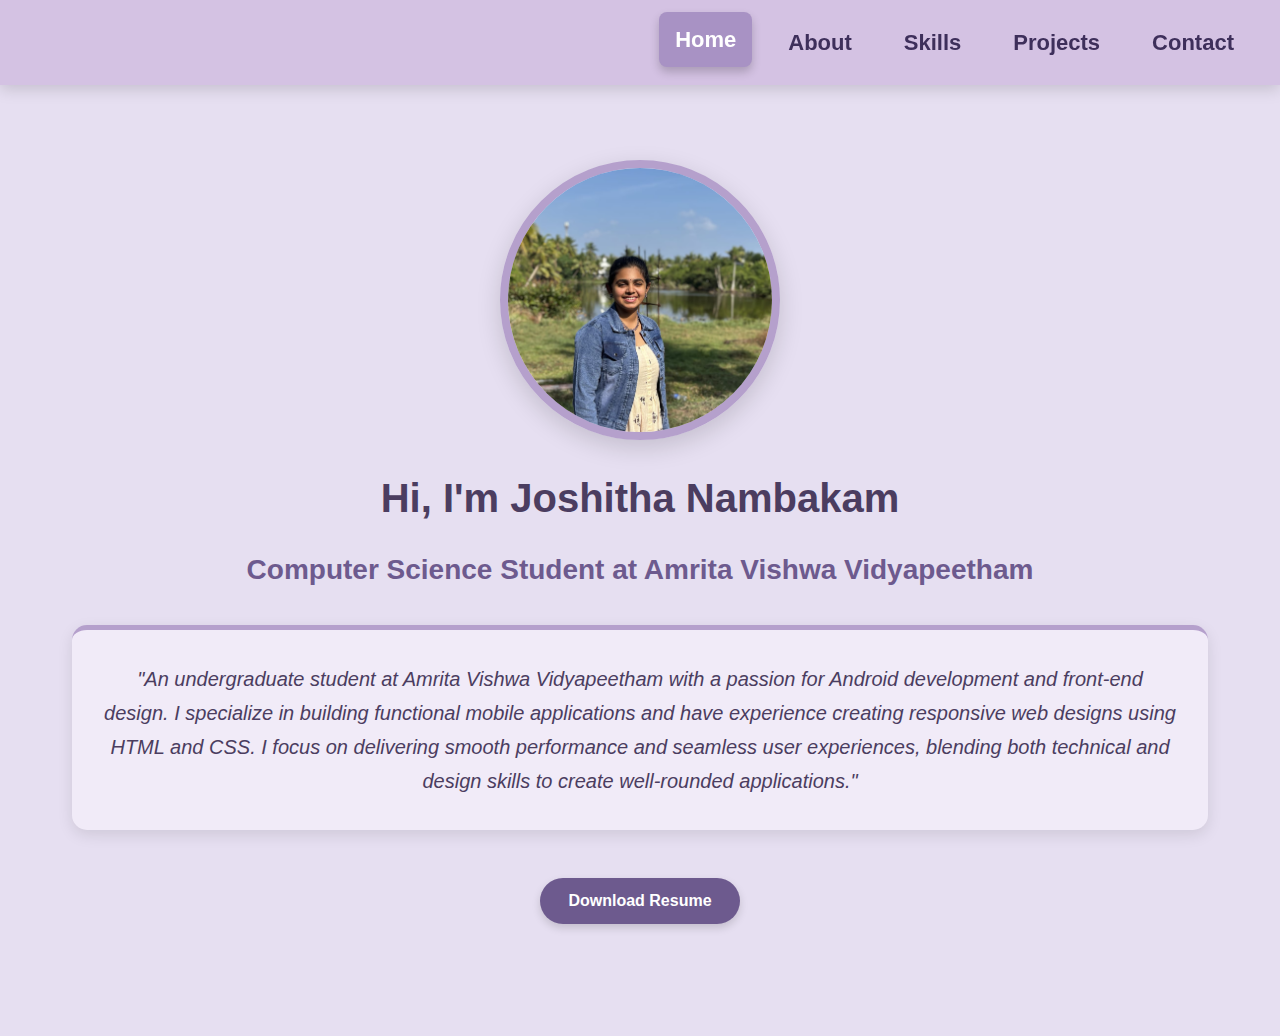
==== index.html @ c660a825 "Update index.html" ====
<!DOCTYPE html>
<html lang="en">
<head>
    <meta charset="UTF-8">
    <meta name="viewport" content="width=device-width, initial-scale=1.0">
    <title>Joshitha Nambakam</title>
    <style>
        * {
            margin: 0;
            padding: 0;
            box-sizing: border-box;
            font-family: 'Poppins', sans-serif;
        }
        body {
            width: 100%;
            height: 100%;
            background-color: #e6dff1;
            color: #4b3d60;
            min-height: 100vh;
            line-height: 1.6;
            display: flex;
            flex-direction: column;
        }
        .navbar {
            background-color: #d4c2e3;
            padding: 15px 30px;
            display: flex;
            justify-content: flex-end;
            gap: 20px;
            box-shadow: 0 4px 15px rgba(0, 0, 0, 0.15);
            position: fixed;
            width: 100%;
        }
        .navbar a {
            color: #3e2f5b;
            text-decoration: none;
            font-weight: 600;
            font-size: 22px;
            padding: 10px 16px;
            border-radius: 8px;
            background-color: transparent;
            position: relative;
            transition: all 0.3s ease-in-out;
        }
        .navbar a::after {
            content: '';
            position: absolute;
            left: 50%;
            bottom: -6px;
            width: 0;
            height: 3px;
            background-color: #3e2f5b;
            transition: width 0.4s ease-in-out, left 0.4s ease-in-out;
        }
        .navbar a:hover, .navbar .active {
            color: #ffffff;
            background-color: #a892c4;
            transform: translateY(-3px);
            box-shadow: 0 5px 10px rgba(0, 0, 0, 0.2);
        }
        .navbar a:hover::after {
            width: 100%;
            left: 0;
        }
        .box {
            max-width: 1200px;
            margin: 128px auto 48px;
            padding: 32px;
            text-align: center;
        }
        .info {
            display: flex;
            flex-direction: column;
            align-items: center;
            gap: 32px;
            margin-bottom: 32px;
        }
        .pic {
            width: 280px;
            height: 280px;
            border-radius: 50%;
            object-fit: cover;
            border: 8px solid #b5a0cc;
            box-shadow: 0 8px 25px rgba(0,0,0,0.15);
            transition: transform 0.3s ease;
        }
        .pic:hover {
            transform: scale(1.05);
        }
        .me {
            width: 100%;
            text-align: center;
        }
        h1 {
            font-size: 40px;
            color: #4b3d60;
            margin-bottom: 24px;
            line-height: 1.3;
        }
        h2 {
            font-size: 28px;
            color: #6d5a8e;
            font-weight: 600;
            margin-bottom: 24px;
        }
        .interests {
            background: #f1ebf8;
            padding: 32px;
            border-radius: 15px;
            box-shadow: 0 5px 15px rgba(0,0,0,0.1);
            border-top: 5px solid #b5a0cc;
            font-style: italic;
            line-height: 1.7;
            font-size: 20px;
            margin: 32px 0;
        }
        .resume_button {
            background-color: #6d5a8e;
            color: white;
            border: none;
            padding: 14px 28px;
            border-radius: 25px;
            cursor: pointer;
            font-size: 16px;
            font-weight: 600;
            transition: all 0.3s ease;
            margin-top: 16px;
            box-shadow: 0 4px 8px rgba(0,0,0,0.15);
        }
        .resume_button:hover {
            background-color: #5d4a72;
            transform: translateY(-3px);
            box-shadow: 0 8px 16px rgba(93, 74, 114, 0.3);
        }
    @media (max-width: 900px) {
      .navbar {
        padding: 12px 20px;
        justify-content: center;
        flex-wrap: wrap;
        gap: 15px;
      }
      .navbar a {
        font-size: 16px;
        padding: 8px 12px;
      }
      .box {
        max-width: 90%;
        margin: 110px auto 32px;
        padding: 24px;
      }
      .info {
        flex-direction: column;
        align-items: center;
        gap: 32px;
      }
      .pic {
        width: 260px;
        height: 260px;
      }
      h1 {
        font-size: 36px;
        text-align: center;
      }
      h2 {
        font-size: 22px;
        text-align: center;
      }
      .me {
        text-align: center;
      }
      .interests {
        font-size: 16px;
        padding: 24px;
      }
    }
    @media (max-width: 600px) {
      .navbar {
        padding: 10px 15px;
        gap: 10px;
      }
      .navbar a {
        font-size: 14px;
        padding: 6px 10px;
      }
      .pic {
        width: 220px;
        height: 220px;
      }
      h1 {
        font-size: 28px;
      }
      h2 {
        font-size: 18px;
      }
      .interests {
        font-size: 15px;
        padding: 18px;
      }
      .resume_button {
        padding: 12px 20px;
        font-size: 14px;
      }
    }
    </style>
</head>
<body>
    <nav class="navbar">
        <a href="index.html" class="active">Home</a>
        <a href="about.html">About</a>
        <a href="skills.html">Skills</a>
        <a href="projects.html">Projects</a>
        <a href="contact.html">Contact</a>
    </nav>
    <div class="box">
        <div class="info">
            <img src="joshi.jpg" alt="Joshitha Nambakam" class="pic">
            <div class="me">
                <h1>Hi, I'm Joshitha Nambakam</h1>
                <h2>Computer Science Student at Amrita Vishwa Vidyapeetham</h2>
                <div class="interests">
                    "An undergraduate student at Amrita Vishwa Vidyapeetham with a passion for Android development and front-end design. I specialize in building functional mobile applications and have experience creating responsive web designs using HTML and CSS. I focus on delivering smooth performance and seamless user experiences, blending both technical and design skills to create well-rounded applications."
                </div>
                <button class="resume_button">Download Resume</button>
            </div>
        </div>
    </div>
</body>
</html>
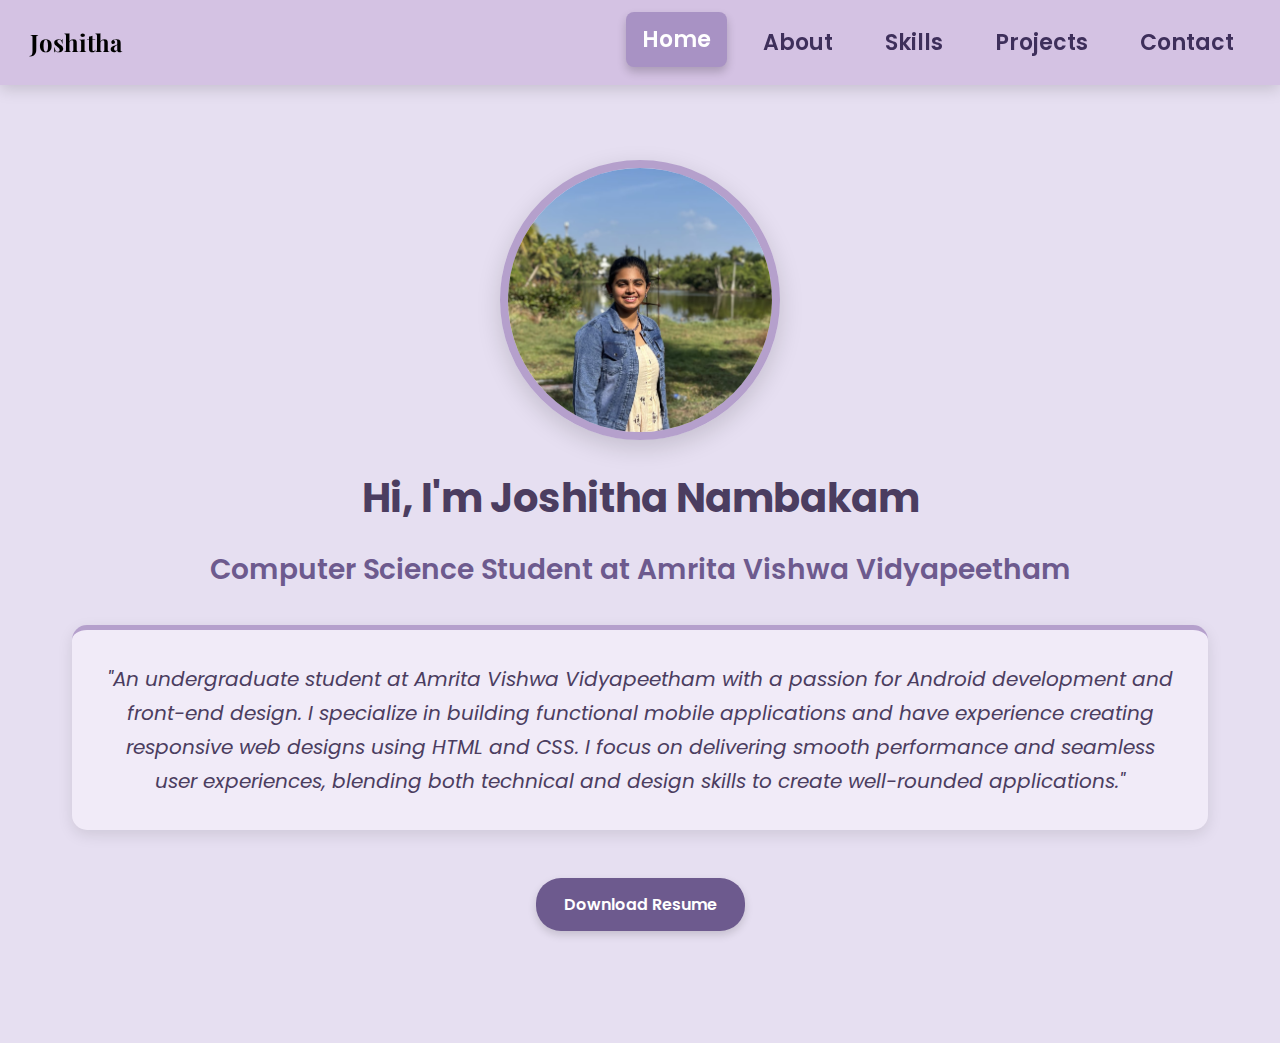
==== commit 439161d2: "Update index.html" ====
--- a/index.html
+++ b/index.html
@@ -4,6 +4,7 @@
     <meta charset="UTF-8">
     <meta name="viewport" content="width=device-width, initial-scale=1.0">
     <title>Joshitha Nambakam</title>
+    <link href="https://fonts.googleapis.com/css2?family=Playfair+Display:wght@700&family=Poppins:wght@400;600&display=swap" rel="stylesheet">
     <style>
         * {
             margin: 0;
@@ -25,11 +26,16 @@
             background-color: #d4c2e3;
             padding: 15px 30px;
             display: flex;
-            justify-content: flex-end;
+            justify-content: space-between;
+            align-items: center;
             gap: 20px;
             box-shadow: 0 4px 15px rgba(0, 0, 0, 0.15);
             position: fixed;
             width: 100%;
+        }
+        .nav-links {
+            display: flex;
+            gap: 20px;
         }
         .navbar a {
             color: #3e2f5b;
@@ -61,6 +67,13 @@
         .navbar a:hover::after {
             width: 100%;
             left: 0;
+        }
+        .name {
+            font-family: 'Playfair Display', serif;
+            font-weight: 700;
+            font-size: 24px;
+            color: #000000;
+            margin-right: auto;
         }
         .box {
             max-width: 1200px;
@@ -135,9 +148,16 @@
     @media (max-width: 900px) {
       .navbar {
         padding: 12px 20px;
-        justify-content: center;
         flex-wrap: wrap;
         gap: 15px;
+      }
+      .name {
+        font-size: 20px;
+      }
+      .nav-links {
+        order: 2;
+        width: 100%;
+        justify-content: center;
       }
       .navbar a {
         font-size: 16px;
@@ -178,6 +198,12 @@
         padding: 10px 15px;
         gap: 10px;
       }
+      .name {
+        width: 100%;
+        text-align: center;
+        margin: 0 0 10px 0;
+        font-size: 18px;
+      }
       .navbar a {
         font-size: 14px;
         padding: 6px 10px;
@@ -205,11 +231,14 @@
 </head>
 <body>
     <nav class="navbar">
-        <a href="index.html" class="active">Home</a>
-        <a href="about.html">About</a>
-        <a href="skills.html">Skills</a>
-        <a href="projects.html">Projects</a>
-        <a href="contact.html">Contact</a>
+        <div class="name">Joshitha</div>
+        <div class="nav-links">
+            <a href="index.html" class="active">Home</a>
+            <a href="about.html">About</a>
+            <a href="skills.html">Skills</a>
+            <a href="projects.html">Projects</a>
+            <a href="contact.html">Contact</a>
+        </div>
     </nav>
     <div class="box">
         <div class="info">
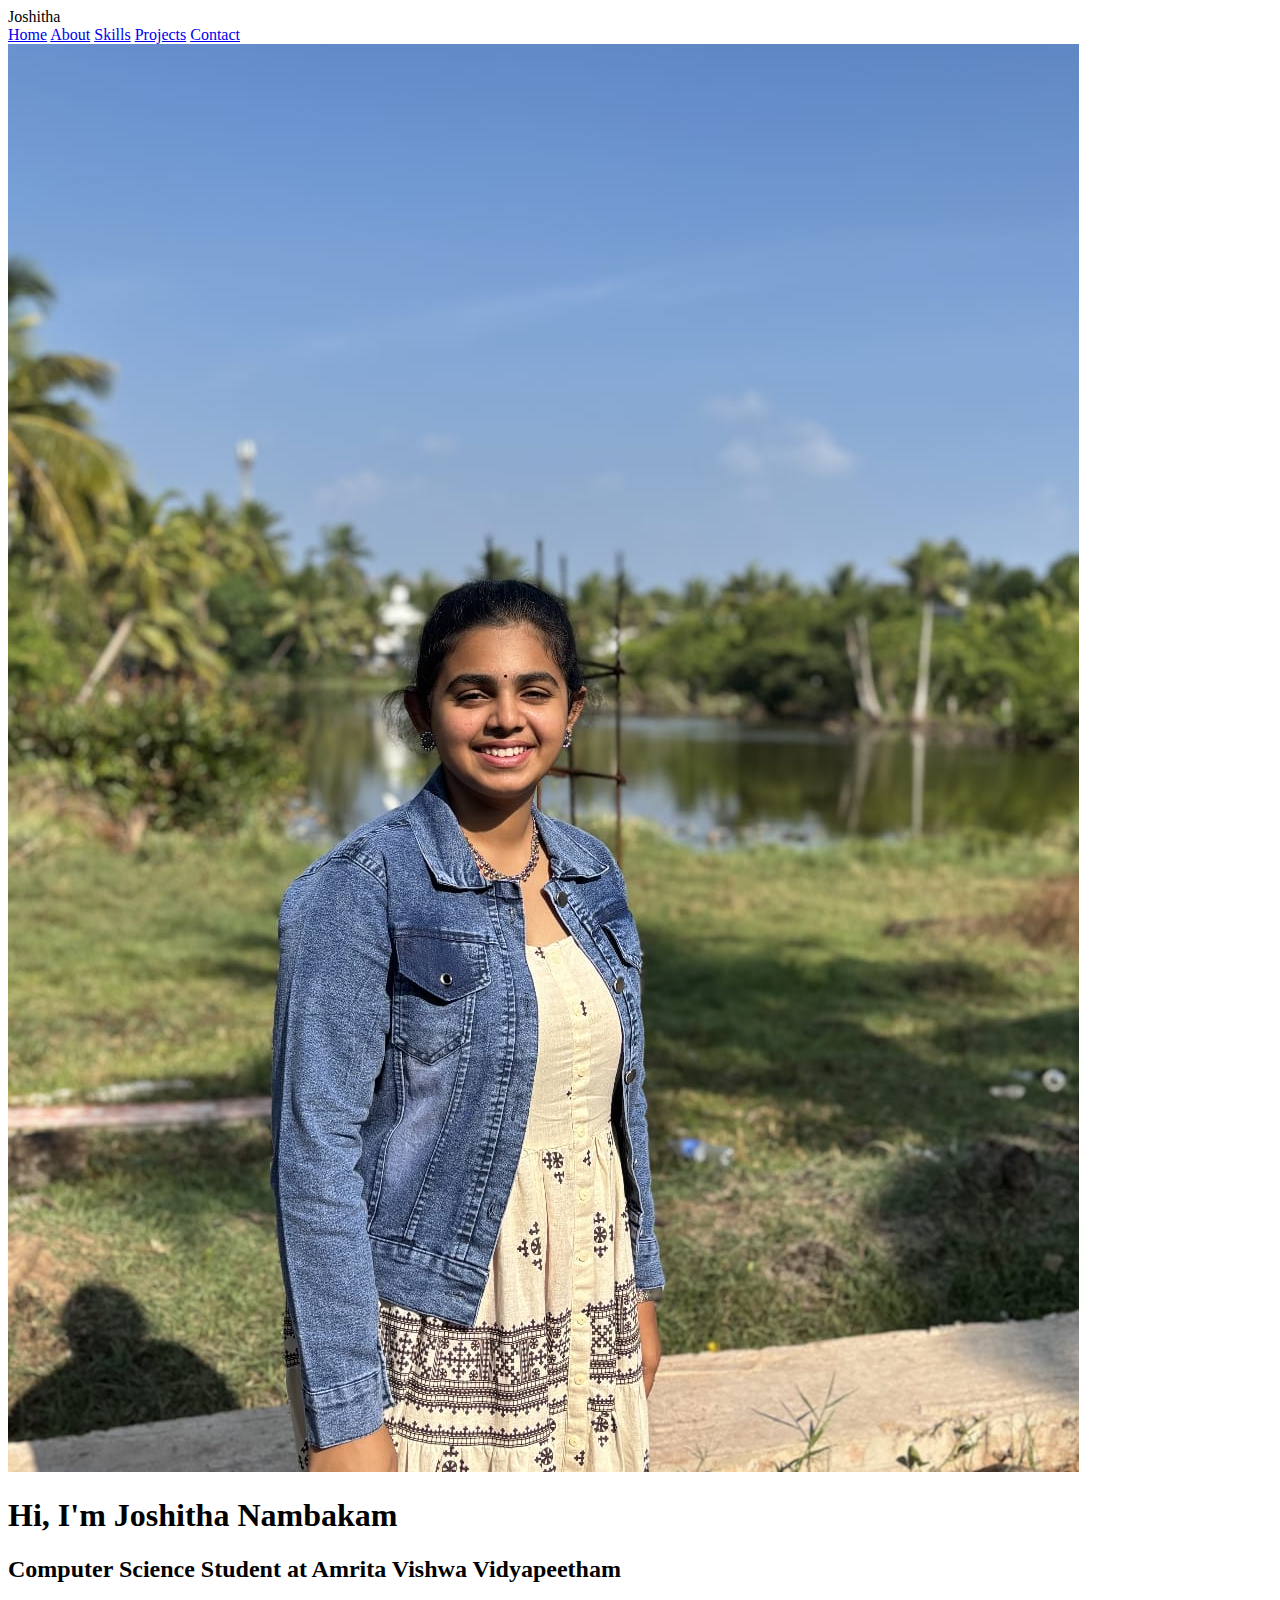
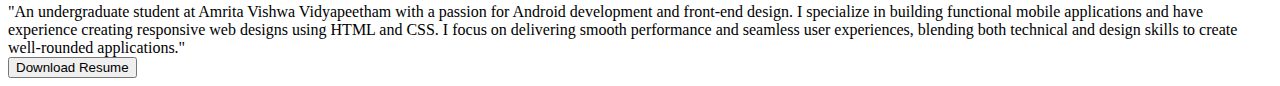
==== commit c5adf4d2: "Update index.html" ====
--- a/index.html
+++ b/index.html
@@ -5,229 +5,6 @@
     <meta name="viewport" content="width=device-width, initial-scale=1.0">
     <title>Joshitha Nambakam</title>
     <link href="https://fonts.googleapis.com/css2?family=Playfair+Display:wght@700&family=Poppins:wght@400;600&display=swap" rel="stylesheet">
-    <style>
-        * {
-            margin: 0;
-            padding: 0;
-            box-sizing: border-box;
-            font-family: 'Poppins', sans-serif;
-        }
-        body {
-            width: 100%;
-            height: 100%;
-            background-color: #e6dff1;
-            color: #4b3d60;
-            min-height: 100vh;
-            line-height: 1.6;
-            display: flex;
-            flex-direction: column;
-        }
-        .navbar {
-            background-color: #d4c2e3;
-            padding: 15px 30px;
-            display: flex;
-            justify-content: space-between;
-            align-items: center;
-            gap: 20px;
-            box-shadow: 0 4px 15px rgba(0, 0, 0, 0.15);
-            position: fixed;
-            width: 100%;
-        }
-        .nav-links {
-            display: flex;
-            gap: 20px;
-        }
-        .navbar a {
-            color: #3e2f5b;
-            text-decoration: none;
-            font-weight: 600;
-            font-size: 22px;
-            padding: 10px 16px;
-            border-radius: 8px;
-            background-color: transparent;
-            position: relative;
-            transition: all 0.3s ease-in-out;
-        }
-        .navbar a::after {
-            content: '';
-            position: absolute;
-            left: 50%;
-            bottom: -6px;
-            width: 0;
-            height: 3px;
-            background-color: #3e2f5b;
-            transition: width 0.4s ease-in-out, left 0.4s ease-in-out;
-        }
-        .navbar a:hover, .navbar .active {
-            color: #ffffff;
-            background-color: #a892c4;
-            transform: translateY(-3px);
-            box-shadow: 0 5px 10px rgba(0, 0, 0, 0.2);
-        }
-        .navbar a:hover::after {
-            width: 100%;
-            left: 0;
-        }
-        .name {
-            font-family: 'Playfair Display', serif;
-            font-weight: 700;
-            font-size: 24px;
-            color: #000000;
-            margin-right: auto;
-        }
-        .box {
-            max-width: 1200px;
-            margin: 128px auto 48px;
-            padding: 32px;
-            text-align: center;
-        }
-        .info {
-            display: flex;
-            flex-direction: column;
-            align-items: center;
-            gap: 32px;
-            margin-bottom: 32px;
-        }
-        .pic {
-            width: 280px;
-            height: 280px;
-            border-radius: 50%;
-            object-fit: cover;
-            border: 8px solid #b5a0cc;
-            box-shadow: 0 8px 25px rgba(0,0,0,0.15);
-            transition: transform 0.3s ease;
-        }
-        .pic:hover {
-            transform: scale(1.05);
-        }
-        .me {
-            width: 100%;
-            text-align: center;
-        }
-        h1 {
-            font-size: 40px;
-            color: #4b3d60;
-            margin-bottom: 24px;
-            line-height: 1.3;
-        }
-        h2 {
-            font-size: 28px;
-            color: #6d5a8e;
-            font-weight: 600;
-            margin-bottom: 24px;
-        }
-        .interests {
-            background: #f1ebf8;
-            padding: 32px;
-            border-radius: 15px;
-            box-shadow: 0 5px 15px rgba(0,0,0,0.1);
-            border-top: 5px solid #b5a0cc;
-            font-style: italic;
-            line-height: 1.7;
-            font-size: 20px;
-            margin: 32px 0;
-        }
-        .resume_button {
-            background-color: #6d5a8e;
-            color: white;
-            border: none;
-            padding: 14px 28px;
-            border-radius: 25px;
-            cursor: pointer;
-            font-size: 16px;
-            font-weight: 600;
-            transition: all 0.3s ease;
-            margin-top: 16px;
-            box-shadow: 0 4px 8px rgba(0,0,0,0.15);
-        }
-        .resume_button:hover {
-            background-color: #5d4a72;
-            transform: translateY(-3px);
-            box-shadow: 0 8px 16px rgba(93, 74, 114, 0.3);
-        }
-    @media (max-width: 900px) {
-      .navbar {
-        padding: 12px 20px;
-        flex-wrap: wrap;
-        gap: 15px;
-      }
-      .name {
-        font-size: 20px;
-      }
-      .nav-links {
-        order: 2;
-        width: 100%;
-        justify-content: center;
-      }
-      .navbar a {
-        font-size: 16px;
-        padding: 8px 12px;
-      }
-      .box {
-        max-width: 90%;
-        margin: 110px auto 32px;
-        padding: 24px;
-      }
-      .info {
-        flex-direction: column;
-        align-items: center;
-        gap: 32px;
-      }
-      .pic {
-        width: 260px;
-        height: 260px;
-      }
-      h1 {
-        font-size: 36px;
-        text-align: center;
-      }
-      h2 {
-        font-size: 22px;
-        text-align: center;
-      }
-      .me {
-        text-align: center;
-      }
-      .interests {
-        font-size: 16px;
-        padding: 24px;
-      }
-    }
-    @media (max-width: 600px) {
-      .navbar {
-        padding: 10px 15px;
-        gap: 10px;
-      }
-      .name {
-        width: 100%;
-        text-align: center;
-        margin: 0 0 10px 0;
-        font-size: 18px;
-      }
-      .navbar a {
-        font-size: 14px;
-        padding: 6px 10px;
-      }
-      .pic {
-        width: 220px;
-        height: 220px;
-      }
-      h1 {
-        font-size: 28px;
-      }
-      h2 {
-        font-size: 18px;
-      }
-      .interests {
-        font-size: 15px;
-        padding: 18px;
-      }
-      .resume_button {
-        padding: 12px 20px;
-        font-size: 14px;
-      }
-    }
-    </style>
 </head>
 <body>
     <nav class="navbar">
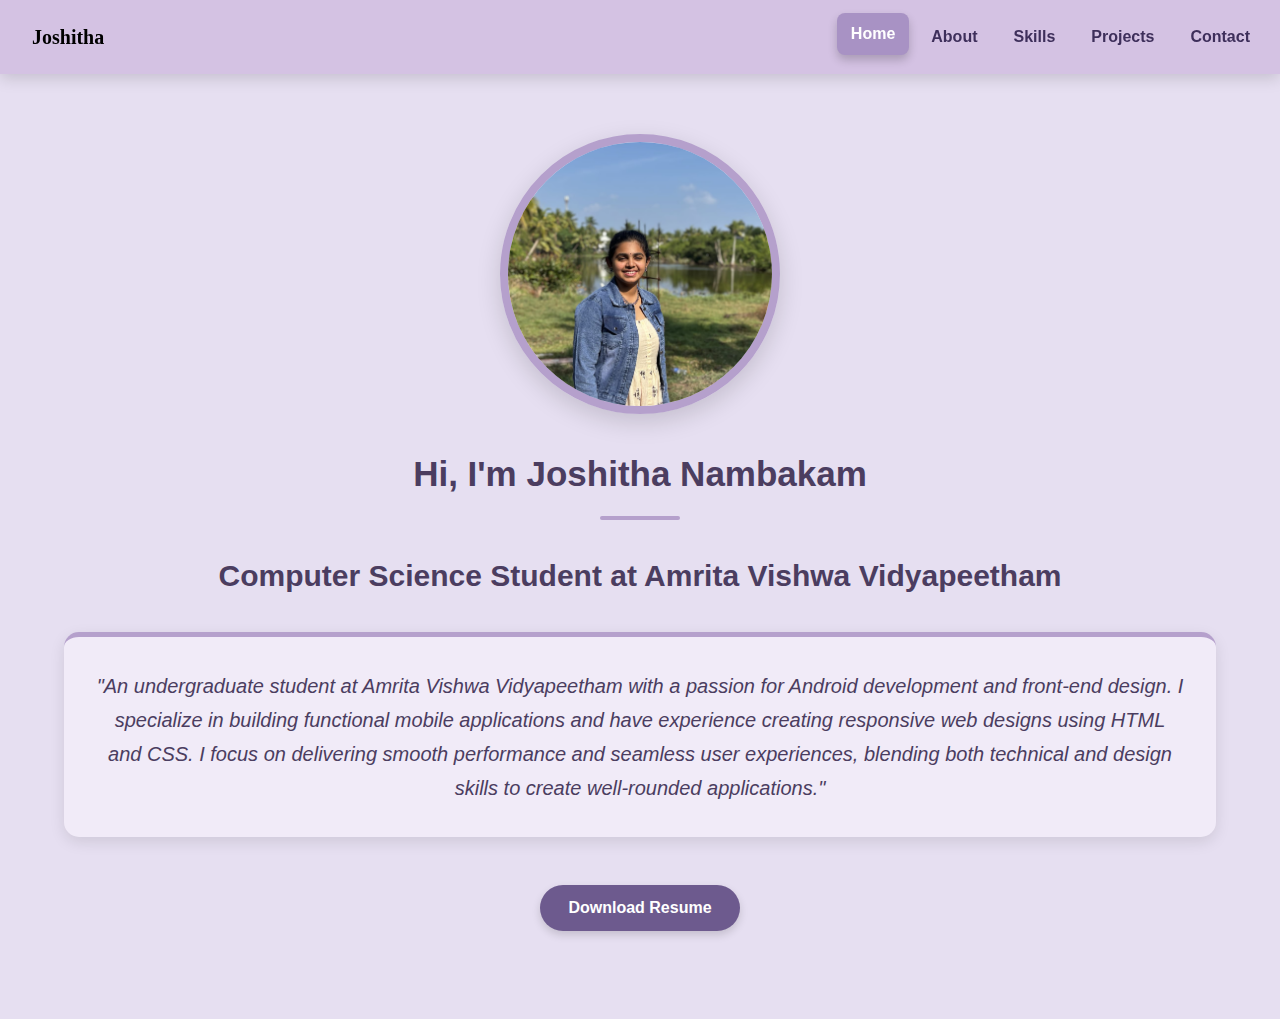
==== commit 0254d1fc: "Update index.html" ====
--- a/index.html
+++ b/index.html
@@ -4,7 +4,8 @@
     <meta charset="UTF-8">
     <meta name="viewport" content="width=device-width, initial-scale=1.0">
     <title>Joshitha Nambakam</title>
-    <link href="https://fonts.googleapis.com/css2?family=Playfair+Display:wght@700&family=Poppins:wght@400;600&display=swap" rel="stylesheet">
+    <link href="https://fonts.googleapis.com/css2?family=Playfair+Display:wght@700&family=Poppins:wght@400;600&display=swap" rel="styling">
+    <link href = "style.css" rel = "stylesheet">
 </head>
 <body>
     <nav class="navbar">
--- a/style.css
+++ b/style.css
@@ -0,0 +1,812 @@
+* {
+    margin: 0;
+    padding: 0;
+    box-sizing: border-box;
+    font-family: 'Poppins', sans-serif;
+}
+
+body {
+    background-color: #e6dff1;
+    color: #4b3d60;
+    min-height: 100vh;
+    line-height: 1.6;
+    display: flex;
+    flex-direction: column;
+}
+
+.navbar {
+    background-color: #d4c2e3;
+    padding: 16px;
+    display: flex;
+    justify-content: space-between;
+    align-items: center;
+    gap: 8px;
+    box-shadow: 0 4px 15px rgba(0, 0, 0, 0.15);
+    position: fixed;
+    width: 100%;
+    top: 0;
+    left: 0;
+}
+
+.nav-links {
+    display: flex;
+    gap: 8px;
+}
+
+.navbar a {
+    color: #3e2f5b;
+    text-decoration: none;
+    font-weight: 600;
+    font-size: 16px;
+    padding: 8px 14px;
+    border-radius: 8px;
+    background-color: transparent;
+    position: relative;
+    transition: all 0.3s ease-in-out;
+}
+
+.navbar a::after {
+    content: '';
+    position: absolute;
+    left: 50%;
+    bottom: -6px;
+    width: 0;
+    height: 3px;
+    background-color: #3e2f5b;
+    transition: width 0.4s ease-in-out, left 0.4s ease-in-out;
+}
+
+.navbar a:hover, .navbar .active {
+    color: #ffffff;
+    background-color: #a892c4;
+    transform: translateY(-3px);
+    box-shadow: 0 5px 10px rgba(0, 0, 0, 0.2);
+}
+
+.navbar a:hover::after {
+    width: 100%;
+    left: 0;
+}
+
+.name {
+    font-family: 'Playfair Display', serif;
+    font-weight: 700;
+    font-size: 20px;
+    color: #000000;
+    margin-left: 16px;
+}
+
+/* Common Content Styles */
+.box {
+    max-width: 1200px;
+    margin: 110px auto 32px;
+    padding: 24px;
+    text-align: center;
+}
+
+h1 {
+    font-size: 35px;
+    color: #4b3d60;
+    margin-bottom: 32px;
+    position: relative;
+}
+
+h1::after {
+    content: '';
+    display: block;
+    width: 80px;
+    height: 4px;
+    background: #b5a0cc;
+    margin: 14px auto;
+    border-radius: 2px;
+}
+
+h2 {
+    font-size: 30px;
+    color: #4b3d60;
+    margin: 32px 0 24px;
+}
+
+.info {
+    display: flex;
+    flex-direction: column;
+    align-items: center;
+    gap: 32px;
+    margin-bottom: 32px;
+}
+
+.pic {
+    width: 280px;
+    height: 280px;
+    border-radius: 50%;
+    object-fit: cover;
+    border: 8px solid #b5a0cc;
+    box-shadow: 0 8px 25px rgba(0,0,0,0.15);
+    transition: transform 0.3s ease;
+}
+
+.pic:hover {
+    transform: scale(1.05);
+}
+
+.me {
+    width: 100%;
+    text-align: center;
+}
+
+.interests {
+    background: #f1ebf8;
+    padding: 32px;
+    border-radius: 15px;
+    box-shadow: 0 5px 15px rgba(0,0,0,0.1);
+    border-top: 5px solid #b5a0cc;
+    font-style: italic;
+    line-height: 1.7;
+    font-size: 20px;
+    margin: 32px 0;
+}
+
+.resume_button {
+    background-color: #6d5a8e;
+    color: white;
+    border: none;
+    padding: 14px 28px;
+    border-radius: 25px;
+    cursor: pointer;
+    font-size: 16px;
+    font-weight: 600;
+    transition: all 0.3s ease;
+    margin-top: 16px;
+    box-shadow: 0 4px 8px rgba(0,0,0,0.15);
+}
+
+.resume_button:hover {
+    background-color: #5d4a72;
+    transform: translateY(-3px);
+    box-shadow: 0 8px 16px rgba(93, 74, 114, 0.3);
+}
+
+.about {
+    background: #f1ebf8;
+    padding: 32px;
+    border-radius: 15px;
+    box-shadow: 0 5px 15px rgba(0,0,0,0.1);
+    border-top: 4px solid #b5a0cc;
+    text-align: left;
+}
+
+p {
+    margin-bottom: 24px;
+    line-height: 1.7;
+}
+
+strong {
+    color: #5d4a7e;
+    font-weight: 600;
+}
+
+.certificates-gallery {
+    display: grid;
+    grid-template-columns: repeat(auto-fill, minmax(280px, 1fr));
+    gap: 24px;
+    margin: 32px 0;
+}
+
+.certificate-card {
+    background: white;
+    border-radius: 10px;
+    box-shadow: 0 3px 10px rgba(0,0,0,0.1);
+    transition: all 0.3s ease;
+    border: 1px solid #d4c2e3;
+}
+
+.certificate-card:hover {
+    transform: translateY(-5px);
+    box-shadow: 0 5px 15px rgba(0,0,0,0.15);
+}
+
+.certificate-img {
+    width: 100%;
+    height: 200px;
+    background: white;
+    padding: 15px;
+    border-bottom: 1px solid #d4c2e3;
+}
+
+.certificate-info {
+    padding: 16px;
+    background: #f9f6fc;
+}
+
+.certificate-title {
+    font-weight: 600;
+    color: #4b3d60;
+    margin-bottom: 8px;
+    font-size: 16px;
+}
+
+.certificate-event {
+    color: #6d5a8e;
+    font-weight: bold;
+}
+
+.certificate-date {
+    color: #666;
+    font-size: 16px;
+    margin-top: 8px;
+}
+
+.contact-btn {
+    background-color: #6d5a8e;
+    color: white;
+    border: none;
+    padding: 12px 24px;
+    border-radius: 20px;
+    cursor: pointer;
+    font-size: 14px;
+    font-weight: 500;
+    transition: all 0.3s ease;
+    margin: 16px auto 0;
+    display: block;
+    width: fit-content;
+}
+
+.contact-btn:hover {
+    background-color: #5d4a72;
+    transform: translateY(-2px);
+    box-shadow: 0 4px 12px rgba(93, 74, 114, 0.25);
+}
+
+.contact-btn a {
+    color: inherit;
+    text-decoration: none;
+}
+.my_skills {
+    display: flex;
+    justify-content: center;
+    gap: 32px;
+    flex-wrap: wrap;
+}
+
+.skill-table {
+    background: #f1ebf8;
+    padding: 32px;
+    border-radius: 15px;
+    width: 320px;
+    box-shadow: 0 5px 15px rgba(0,0,0,0.1);
+    transition: all 0.3s ease-in-out;
+    border-top: 4px solid #b5a0cc;
+}
+
+.skill-table:hover {
+    background: #e3d6f1;
+    transform: translateY(-5px);
+    box-shadow: 0 8px 25px rgba(181, 160, 204, 0.4);
+}
+
+.skill {
+    background: #e9e1f5;
+    padding: 16px;
+    margin: 16px 0;
+    border-radius: 8px;
+    font-size: 16px;
+    color: #4b3d60;
+    font-weight: 600;
+    transition: all 0.2s ease-in-out;
+}
+
+.skill:hover {
+    background: #b5a0cc;
+    color: white;
+    transform: scale(1.1);
+}
+
+.projects {
+    background: #f1ebf8;
+    border-radius: 15px;
+    padding: 24px;
+    box-shadow: 0 10px 30px rgba(0,0,0,0.1);
+    border-top: 4px solid #b5a0cc;
+    margin-bottom: 32px;
+}
+
+.project-title {
+    font-size: 24px;
+    color: #4b3d60;
+    margin-bottom: 18px;
+}
+
+.project-description {
+    color: #5d4a7e;
+    line-height: 1.7;
+    margin-bottom: 24px;
+    font-size: 16px;
+}
+
+.image {
+    width: 200px;
+    height: 200px;
+    margin: 24px auto;
+    padding: 15px;
+    background: #f8f4ff;
+    border-radius: 20px;
+    display: flex;
+    align-items: center;
+    justify-content: center;
+    box-shadow: 0 5px 15px rgba(109, 90, 142, 0.1);
+    border: 2px solid #d4c2e3;
+}
+
+.project-image {
+    width: 100%;
+    height: auto;
+    max-width: 140px;
+}
+
+.files {
+    text-align: center;
+    margin: 24px 0;
+}
+
+.file-button {
+    display: inline-flex;
+    align-items: center;
+    justify-content: center;
+    gap: 14px;
+    background-color: #6d5a8e;
+    color: white;
+    padding: 16px 32px;
+    border-radius: 30px;
+    text-decoration: none;
+    font-weight: 600;
+    margin: 16px;
+    box-shadow: 0 4px 15px rgba(109, 90, 142, 0.3);
+    font-size: 16px;
+    transition: all 0.3s ease;
+}
+
+.file-button:hover {
+    background-color: #5d4a72;
+    transform: translateY(-3px);
+}
+
+.steps {
+    background-color: #e9e1f5;
+    padding: 18px;
+    border-radius: 10px;
+    margin-top: 24px;
+    color: #4b3d60;
+    border-left: 4px solid #b5a0cc;
+    font-size: 15px;
+}
+
+.steps h3 {
+    margin-bottom: 14px;
+    color: #4b3d60;
+    font-size: 16px;
+}
+
+.steps ol,.steps ul {
+    margin-left: 18px;
+    margin-bottom: 14px;
+}
+
+.steps li {
+    margin-bottom: 6px;
+}
+
+.steps code {
+    background: #4b3d60;
+    color: white;
+    padding: 4px 6px;
+    border-radius: 3px;
+    font-family: monospace;
+    font-size: 16px;
+}
+
+.download-link {
+    display: inline-flex;
+    align-items: center;
+    gap: 8px;
+    margin-top: 16px;
+    color: #6d5a8e;
+    font-weight: 600;
+    text-decoration: none;
+    font-size: 15px;
+}
+
+.download-link:hover {
+    text-decoration: underline;
+}
+
+.features {
+    display: grid;
+    grid-template-columns: 1fr;
+    gap: 16px;
+    margin: 24px 0;
+}
+
+.feature-list {
+    background: #f8f4ff;
+    padding: 14px;
+    border-radius: 10px;
+    box-shadow: 0 3px 10px rgba(0,0,0,0.05);
+    border-top: 3px solid #c5b3e0;
+}
+
+.feature-list h4 {
+    color: #5d4a7e;
+    margin-bottom: 9px;
+    font-size: 16px;
+}
+
+.feature-list p {
+    font-size: 15px;
+}
+.contact-form {
+    background: #f1ebf8;
+    padding: 32px;
+    border-radius: 15px;
+    box-shadow: 0 5px 15px rgba(0,0,0,0.1);
+    border-top: 4px solid #b5a0cc;
+}
+
+.form {
+    margin-bottom: 32px;
+    text-align: left;
+}
+
+label {
+    display: block;
+    font-weight: 500;
+    color: #4b3d60;
+    margin-bottom: 8px;
+}
+
+input, textarea {
+    width: 100%;
+    padding: 14px;
+    border: 2px solid #c5b3e0;
+    border-radius: 8px;
+    background-color: #f0ebf7;
+    transition: all 0.3s ease;
+    font-size: 16px;
+}
+
+input:focus, textarea:focus {
+    outline: none;
+    border-color: #a992c7;
+    background-color: #ffffff;
+    box-shadow: 0 0 10px rgba(169, 146, 199, 0.4);
+}
+
+textarea {
+    resize: vertical;
+    min-height: 150px;
+}
+
+.btn {
+    background-color: #6d5a8e;
+    color: white;
+    border: none;
+    padding: 14px 30px;
+    border-radius: 20px;
+    cursor: pointer;
+    font-size: 16px;
+    font-weight: 500;
+    transition: all 0.3s ease;
+    width: 100%;
+    max-width: 200px;
+    margin-top: 8px;
+}
+
+.btn:hover {
+    background-color: #5d4a72;
+    transform: translateY(-2px);
+    box-shadow: 0 4px 12px rgba(93, 74, 114, 0.25);
+}
+
+.social-media {
+    display: flex;
+    justify-content: center;
+    gap: 24px;
+    margin: 32px 0;
+}
+
+.social-media a {
+    width: 40px;
+    height: 40px;
+    transition: transform 0.3s ease;
+}
+
+.social-media a:hover {
+    transform: scale(1.1);
+}
+
+.social-media img {
+    width: 100%;
+    height: 100%;
+    object-fit: contain;
+    border-radius: 50%;
+}
+
+@media (max-width: 1024px) {
+    .box {
+        margin: 100px auto 32px;
+        padding: 24px;
+    }
+    
+    h1 {
+        font-size: 32px;
+    }
+    
+    h2 {
+        font-size: 24px;
+    }
+    
+    .navbar {
+        padding: 16px;
+    }
+    
+    .name {
+        font-size: 18px;
+        margin-left: 12px;
+    }
+    
+    .navbar a {
+        font-size: 15px;
+        padding: 8px 12px;
+    }
+    
+    .pic {
+        width: 260px;
+        height: 260px;
+    }
+    
+    .interests {
+        font-size: 16px;
+        padding: 24px;
+    }
+    
+    .skill-table {
+        width: 280px;
+        padding: 24px;
+    }
+    
+    .certificates-gallery {
+        grid-template-columns: repeat(auto-fill, minmax(240px, 1fr));
+    }
+    
+    .project-title {
+        font-size: 22px;
+    }
+    
+    .project-description {
+        font-size: 15px;
+    }
+    
+    .image {
+        width: 200px;
+        height: 200px;
+        padding: 16px;
+    }
+    
+    .project-image {
+        max-width: 130px;
+    }
+    
+    .features {
+        grid-template-columns: repeat(auto-fit, minmax(220px, 1fr));
+        gap: 20px;
+    }
+    
+    .file-button {
+        padding: 14px 28px;
+        font-size: 15px;
+    }
+    
+    .steps {
+        padding: 20px;
+        font-size: 15px;
+    }
+    
+    .steps h3 {
+        font-size: 16px;
+    }
+    
+    .contact-form {
+        padding: 24px;
+    }
+    
+    .form {
+        margin-bottom: 24px;
+    }
+    
+    input, 
+    textarea {
+        padding: 12px;
+        font-size: 15px;
+    }
+    
+    textarea {
+        min-height: 130px;
+    }
+    
+    .btn {
+        padding: 12px 24px;
+        font-size: 15px;
+    }
+    
+    .social-media {
+        gap: 16px;
+    }
+    
+    .social-media a {
+        width: 36px;
+        height: 36px;
+    }
+}
+
+@media (max-width: 480px) {
+    .navbar {
+        flex-direction: column;
+        padding: 12px 16px;
+        gap: 12px;
+        height: auto;
+    }
+    
+    .name {
+        order: 1;
+        width: 100%;
+        text-align: center;
+        margin: 0;
+        font-size: 18px;
+        padding-bottom: 8px;
+    }
+    
+    .nav-links {
+        order: 2;
+        width: 100%;
+        display: flex;
+        flex-direction: row;
+        justify-content: space-around;
+        flex-wrap: wrap;
+        gap: 8px;
+    }
+    
+    .navbar a {
+        font-size: 14px;
+        padding: 8px 12px;
+        flex-grow: 1;
+        text-align: center;
+        min-width: 80px;
+    }
+    
+    .box {
+        margin: 160px auto 24px;
+        padding: 16px;
+        max-width: 95%;
+    }
+    
+    h1 {
+        font-size: 28px;
+        margin-bottom: 24px;
+    }
+    
+    h2 {
+        font-size: 20px;
+        margin: 24px 0 16px;
+    }
+    
+    p {
+        font-size: 15px;
+        line-height: 1.6;
+    }
+    
+    .pic {
+        width: 220px;
+        height: 220px;
+    }
+    
+    .interests {
+        font-size: 15px;
+        padding: 18px;
+    }
+    
+    .resume_button {
+        padding: 12px 20px;
+        font-size: 14px;
+    }
+    
+    .skill-table {
+        width: 100%;
+        max-width: 320px;
+        padding: 20px;
+    }
+    
+    .skill-table h2 {
+        font-size: 20px;
+        margin-bottom: 16px;
+    }
+    
+    .skill {
+        font-size: 16px;
+        padding: 12px;
+        margin: 10px 0;
+    }
+    
+    .certificate-img {
+        height: 160px;
+        padding: 12px;
+    }
+    
+    .contact-btn {
+        padding: 10px 20px;
+        font-size: 14px;
+    }
+    
+    .image {
+        width: 160px;
+        height: 160px;
+        padding: 12px;
+    }
+    
+    .project-title {
+        font-size: 20px;
+    }
+    
+    .project-description {
+        font-size: 14px;
+    }
+    
+    .project-image {
+        max-width: 110px;
+    }
+    
+    .features {
+        grid-template-columns: 1fr;
+        gap: 16px;
+    }
+    
+    .file-button {
+        padding: 12px 20px;
+        font-size: 14px;
+    }
+    
+    .steps {
+        padding: 18px;
+        font-size: 14px;
+    }
+    
+    .steps h3 {
+        font-size: 15px;
+    }
+    
+    label {
+        font-size: 14px;
+    }
+    
+    input,textarea {
+        padding: 10px;
+        font-size: 14px;
+    }
+    
+    textarea {
+        min-height: 100px;
+    }
+    
+    .btn {
+        padding: 10px 20px;
+        font-size: 14px;
+    }
+    
+    .social-media {
+        gap: 12px;
+        flex-wrap: wrap;
+    }
+    
+    .social-media a {
+        width: 32px;
+        height: 32px;
+    }
+}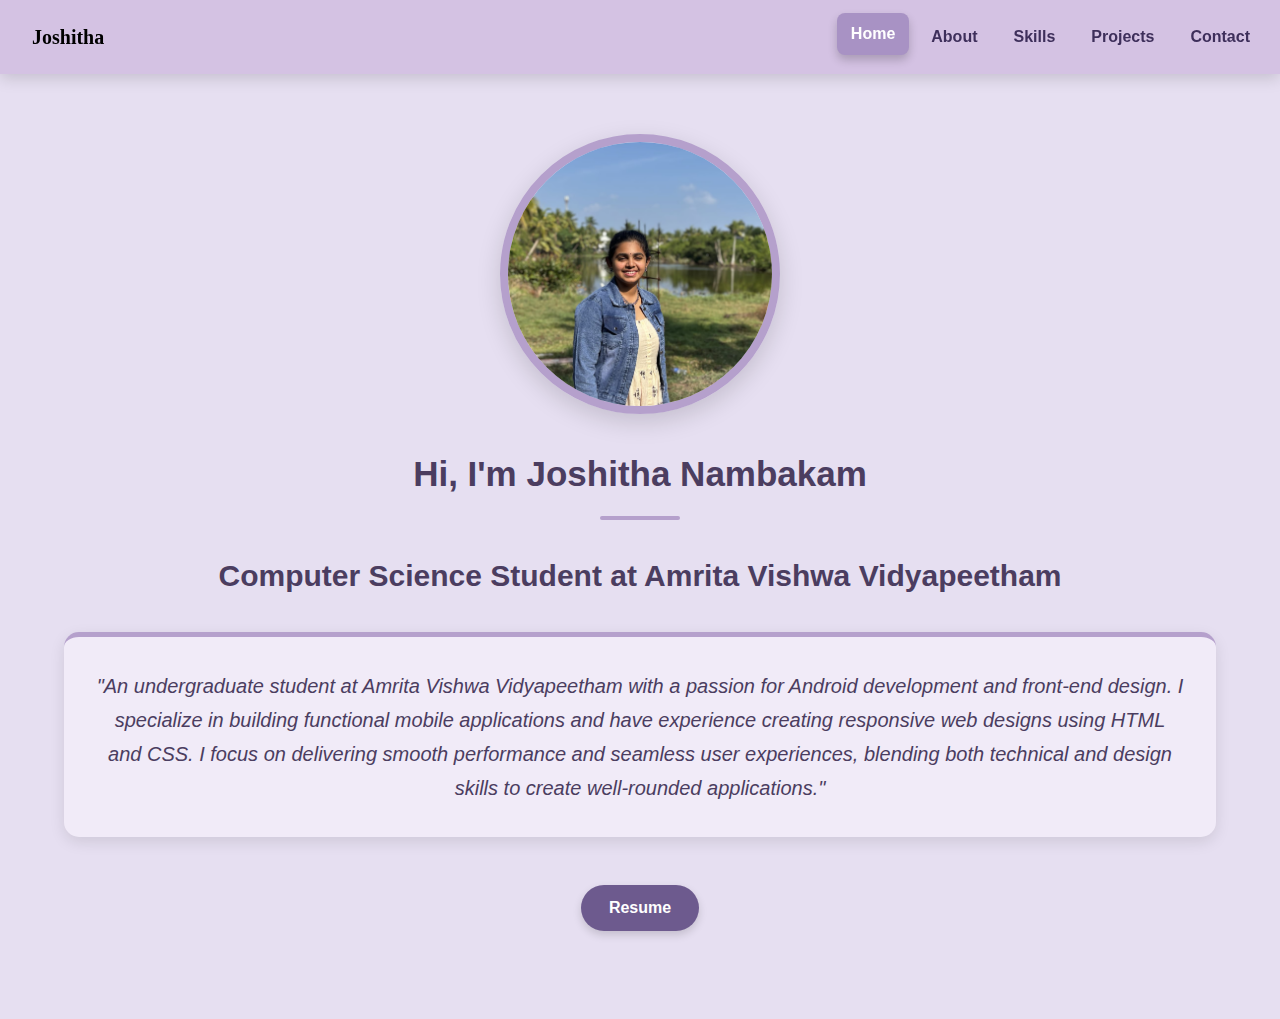
==== commit 0ede8a86: "Update index.html" ====
--- a/index.html
+++ b/index.html
@@ -27,7 +27,7 @@
                 <div class="interests">
                     "An undergraduate student at Amrita Vishwa Vidyapeetham with a passion for Android development and front-end design. I specialize in building functional mobile applications and have experience creating responsive web designs using HTML and CSS. I focus on delivering smooth performance and seamless user experiences, blending both technical and design skills to create well-rounded applications."
                 </div>
-                <button class="resume_button">Download Resume</button>
+                <button class="resume_button">Resume</button>
             </div>
         </div>
     </div>
--- a/style.css
+++ b/style.css
@@ -369,41 +369,6 @@
     background-color: #5d4a72;
     transform: translateY(-3px);
 }
-
-.steps {
-    background-color: #e9e1f5;
-    padding: 18px;
-    border-radius: 10px;
-    margin-top: 24px;
-    color: #4b3d60;
-    border-left: 4px solid #b5a0cc;
-    font-size: 15px;
-}
-
-.steps h3 {
-    margin-bottom: 14px;
-    color: #4b3d60;
-    font-size: 16px;
-}
-
-.steps ol,.steps ul {
-    margin-left: 18px;
-    margin-bottom: 14px;
-}
-
-.steps li {
-    margin-bottom: 6px;
-}
-
-.steps code {
-    background: #4b3d60;
-    color: white;
-    padding: 4px 6px;
-    border-radius: 3px;
-    font-family: monospace;
-    font-size: 16px;
-}
-
 .download-link {
     display: inline-flex;
     align-items: center;
@@ -449,10 +414,13 @@
     border-radius: 15px;
     box-shadow: 0 5px 15px rgba(0,0,0,0.1);
     border-top: 4px solid #b5a0cc;
+    width: 100%;
+    max-width: 700px; 
+    margin: 0 auto; 
 }
 
 .form {
-    margin-bottom: 32px;
+    margin-bottom: 24px;
     text-align: left;
 }
 
@@ -461,6 +429,7 @@
     font-weight: 500;
     color: #4b3d60;
     margin-bottom: 8px;
+    font-size: 16px;
 }
 
 input, textarea {
@@ -482,7 +451,11 @@
 
 textarea {
     resize: vertical;
-    min-height: 150px;
+    min-height: 180px; 
+}
+
+.form-group {
+    margin-bottom: 24px;
 }
 
 .btn {
@@ -495,9 +468,10 @@
     font-size: 16px;
     font-weight: 500;
     transition: all 0.3s ease;
-    width: 100%;
-    max-width: 200px;
-    margin-top: 8px;
+    width: auto; 
+    min-width: 200px; 
+    margin-top: 16px;
+    display: block; 
 }
 
 .btn:hover {
@@ -514,6 +488,30 @@
 }
 
 .social-media a {
+    width: 44px; /* Slightly larger */
+    height: 44px;
+    transition: transform 0.3s ease;
+}
+
+.social-media a:hover {
+    transform: scale(1.15);
+}
+
+.social-media img {
+    width: 100%;
+    height: 100%;
+    object-fit: contain;
+    border-radius: 50%;
+}
+
+.social-media {
+    display: flex;
+    justify-content: center;
+    gap: 24px;
+    margin: 32px 0;
+}
+
+.social-media a {
     width: 40px;
     height: 40px;
     transition: transform 0.3s ease;
@@ -604,46 +602,36 @@
         padding: 14px 28px;
         font-size: 15px;
     }
-    
-    .steps {
-        padding: 20px;
-        font-size: 15px;
-    }
-    
-    .steps h3 {
-        font-size: 16px;
-    }
-    
-    .contact-form {
-        padding: 24px;
-    }
-    
     .form {
         margin-bottom: 24px;
     }
-    
+    .contact-form {
+        max-width: 600px;
+        padding: 28px;
+    }
+    
+    textarea {
+        min-height: 160px;
+    }
+    
+    .btn {
+        padding: 12px 28px;
+        min-width: 180px;
+    }
+    
+    .social-media a {
+        width: 42px;
+        height: 42px;
+    }
+}
     input, 
     textarea {
         padding: 12px;
         font-size: 15px;
     }
     
-    textarea {
-        min-height: 130px;
-    }
-    
-    .btn {
-        padding: 12px 24px;
-        font-size: 15px;
-    }
-    
     .social-media {
         gap: 16px;
-    }
-    
-    .social-media a {
-        width: 36px;
-        height: 36px;
     }
 }
 
@@ -782,31 +770,30 @@
         font-size: 15px;
     }
     
+    .contact-form {
+        padding: 20px;
+    }
+    
     label {
-        font-size: 14px;
-    }
-    
-    input,textarea {
-        padding: 10px;
-        font-size: 14px;
+        font-size: 15px;
+    }
+    
+    input, textarea {
+        padding: 12px;
+        font-size: 15px;
     }
     
     textarea {
-        min-height: 100px;
+        min-height: 120px;
     }
     
     .btn {
-        padding: 10px 20px;
-        font-size: 14px;
-    }
-    
-    .social-media {
-        gap: 12px;
-        flex-wrap: wrap;
+        padding: 12px 24px;
+        font-size: 15px;
     }
     
     .social-media a {
-        width: 32px;
-        height: 32px;
-    }
-}+        width: 38px;
+        height: 38px;
+    }
+}
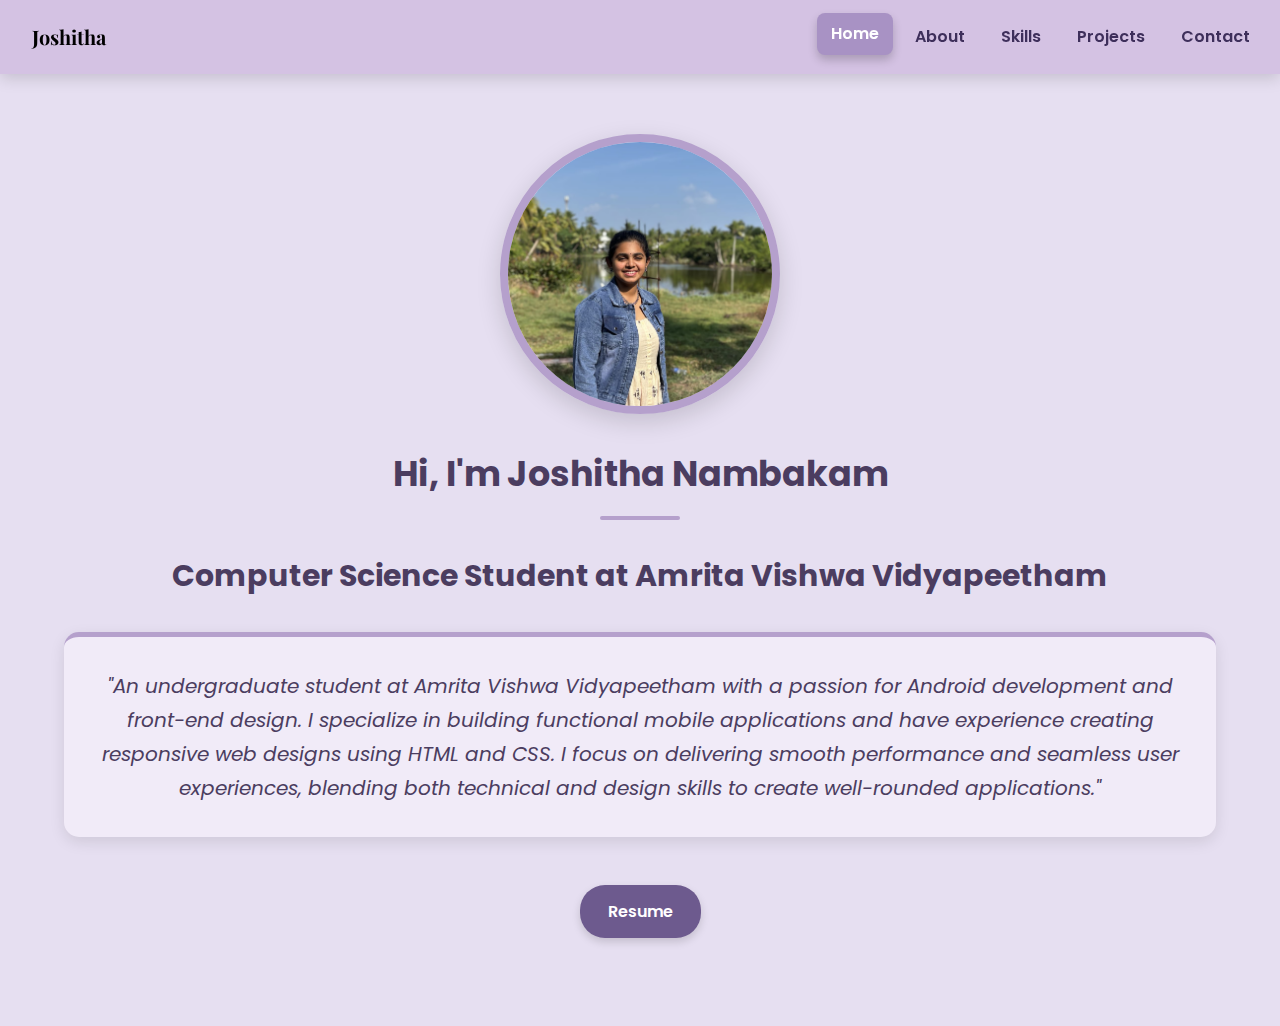
==== commit 566fb101: "Update index.html" ====
--- a/index.html
+++ b/index.html
@@ -4,7 +4,7 @@
     <meta charset="UTF-8">
     <meta name="viewport" content="width=device-width, initial-scale=1.0">
     <title>Joshitha Nambakam</title>
-    <link href="https://fonts.googleapis.com/css2?family=Playfair+Display:wght@700&family=Poppins:wght@400;600&display=swap" rel="styling">
+    <link href="https://fonts.googleapis.com/css2?family=Playfair+Display:wght@700&family=Poppins:wght@400;600&display=swap" rel="stylesheet">
     <link href = "style.css" rel = "stylesheet">
 </head>
 <body>
--- a/style.css
+++ b/style.css
@@ -80,6 +80,12 @@
 .box {
     max-width: 1200px;
     margin: 110px auto 32px;
+    padding: 24px;
+    text-align: center;
+}
+
+.box1 {
+    max-width: 1200px;
     padding: 24px;
     text-align: center;
 }
@@ -261,6 +267,7 @@
     color: inherit;
     text-decoration: none;
 }
+
 .my_skills {
     display: flex;
     justify-content: center;
@@ -369,6 +376,7 @@
     background-color: #5d4a72;
     transform: translateY(-3px);
 }
+
 .download-link {
     display: inline-flex;
     align-items: center;
@@ -414,9 +422,9 @@
     border-radius: 15px;
     box-shadow: 0 5px 15px rgba(0,0,0,0.1);
     border-top: 4px solid #b5a0cc;
-    width: 100%;
-    max-width: 700px; 
-    margin: 0 auto; 
+    width: 90%;
+    max-width: 600px;
+    margin: 0 auto;
 }
 
 .form {
@@ -451,10 +459,10 @@
 
 textarea {
     resize: vertical;
-    min-height: 180px; 
-}
-
-.form-group {
+    min-height: 180px;
+}
+
+.form {
     margin-bottom: 24px;
 }
 
@@ -468,10 +476,10 @@
     font-size: 16px;
     font-weight: 500;
     transition: all 0.3s ease;
-    width: auto; 
-    min-width: 200px; 
+    width: auto;
+    min-width: 200px;
     margin-top: 16px;
-    display: block; 
+    display: block;
 }
 
 .btn:hover {
@@ -488,7 +496,7 @@
 }
 
 .social-media a {
-    width: 44px; /* Slightly larger */
+    width: 44px;
     height: 44px;
     transition: transform 0.3s ease;
 }
@@ -503,138 +511,16 @@
     object-fit: contain;
     border-radius: 50%;
 }
-
-.social-media {
-    display: flex;
-    justify-content: center;
-    gap: 24px;
-    margin: 32px 0;
-}
-
-.social-media a {
-    width: 40px;
-    height: 40px;
-    transition: transform 0.3s ease;
-}
-
-.social-media a:hover {
-    transform: scale(1.1);
-}
-
-.social-media img {
-    width: 100%;
-    height: 100%;
-    object-fit: contain;
-    border-radius: 50%;
-}
-
-@media (max-width: 1024px) {
-    .box {
-        margin: 100px auto 32px;
-        padding: 24px;
-    }
-    
-    h1 {
-        font-size: 32px;
-    }
-    
-    h2 {
-        font-size: 24px;
-    }
-    
-    .navbar {
-        padding: 16px;
-    }
-    
-    .name {
-        font-size: 18px;
-        margin-left: 12px;
-    }
-    
-    .navbar a {
-        font-size: 15px;
-        padding: 8px 12px;
-    }
-    
-    .pic {
-        width: 260px;
-        height: 260px;
-    }
-    
-    .interests {
-        font-size: 16px;
-        padding: 24px;
-    }
-    
-    .skill-table {
-        width: 280px;
-        padding: 24px;
-    }
-    
-    .certificates-gallery {
-        grid-template-columns: repeat(auto-fill, minmax(240px, 1fr));
-    }
-    
-    .project-title {
-        font-size: 22px;
-    }
-    
-    .project-description {
-        font-size: 15px;
-    }
-    
-    .image {
-        width: 200px;
-        height: 200px;
-        padding: 16px;
-    }
-    
-    .project-image {
-        max-width: 130px;
-    }
-    
-    .features {
-        grid-template-columns: repeat(auto-fit, minmax(220px, 1fr));
-        gap: 20px;
-    }
-    
-    .file-button {
-        padding: 14px 28px;
-        font-size: 15px;
-    }
-    .form {
-        margin-bottom: 24px;
-    }
+@media (min-width: 1024px) {
     .contact-form {
-        max-width: 600px;
-        padding: 28px;
+        max-width: 800px;
+        padding: 40px;
     }
     
     textarea {
-        min-height: 160px;
-    }
-    
-    .btn {
-        padding: 12px 28px;
-        min-width: 180px;
-    }
-    
-    .social-media a {
-        width: 42px;
-        height: 42px;
-    }
-}
-    input, 
-    textarea {
-        padding: 12px;
-        font-size: 15px;
-    }
-    
-    .social-media {
-        gap: 16px;
-    }
-}
-
+        min-height: 200px;
+    }
+}
 @media (max-width: 480px) {
     .navbar {
         flex-direction: column;
@@ -675,6 +561,10 @@
         padding: 16px;
         max-width: 95%;
     }
+    .box1 {
+        padding: 16px;
+        max-width: 95%;
+    }
     
     h1 {
         font-size: 28px;
@@ -760,27 +650,23 @@
         padding: 12px 20px;
         font-size: 14px;
     }
-    
-    .steps {
-        padding: 18px;
-        font-size: 14px;
-    }
-    
-    .steps h3 {
-        font-size: 15px;
-    }
-    
     .contact-form {
+        width: 95%;
         padding: 20px;
     }
     
+    .form {
+        margin-bottom: 20px;
+    }
+    
     label {
-        font-size: 15px;
+        font-size: 14px;
+        margin-bottom: 6px;
     }
     
     input, textarea {
-        padding: 12px;
-        font-size: 15px;
+        padding: 10px 12px;
+        font-size: 14px;
     }
     
     textarea {
@@ -788,12 +674,20 @@
     }
     
     .btn {
-        padding: 12px 24px;
-        font-size: 15px;
+        width: 100%;
+        max-width: none;
+        padding: 12px;
+        font-size: 14px;
+        margin-top: 12px;
+    }
+    
+    .social-media {
+        gap: 16px;
+        margin: 24px 0;
     }
     
     .social-media a {
-        width: 38px;
-        height: 38px;
-    }
-}
+        width: 36px;
+        height: 36px;
+    }
+}
